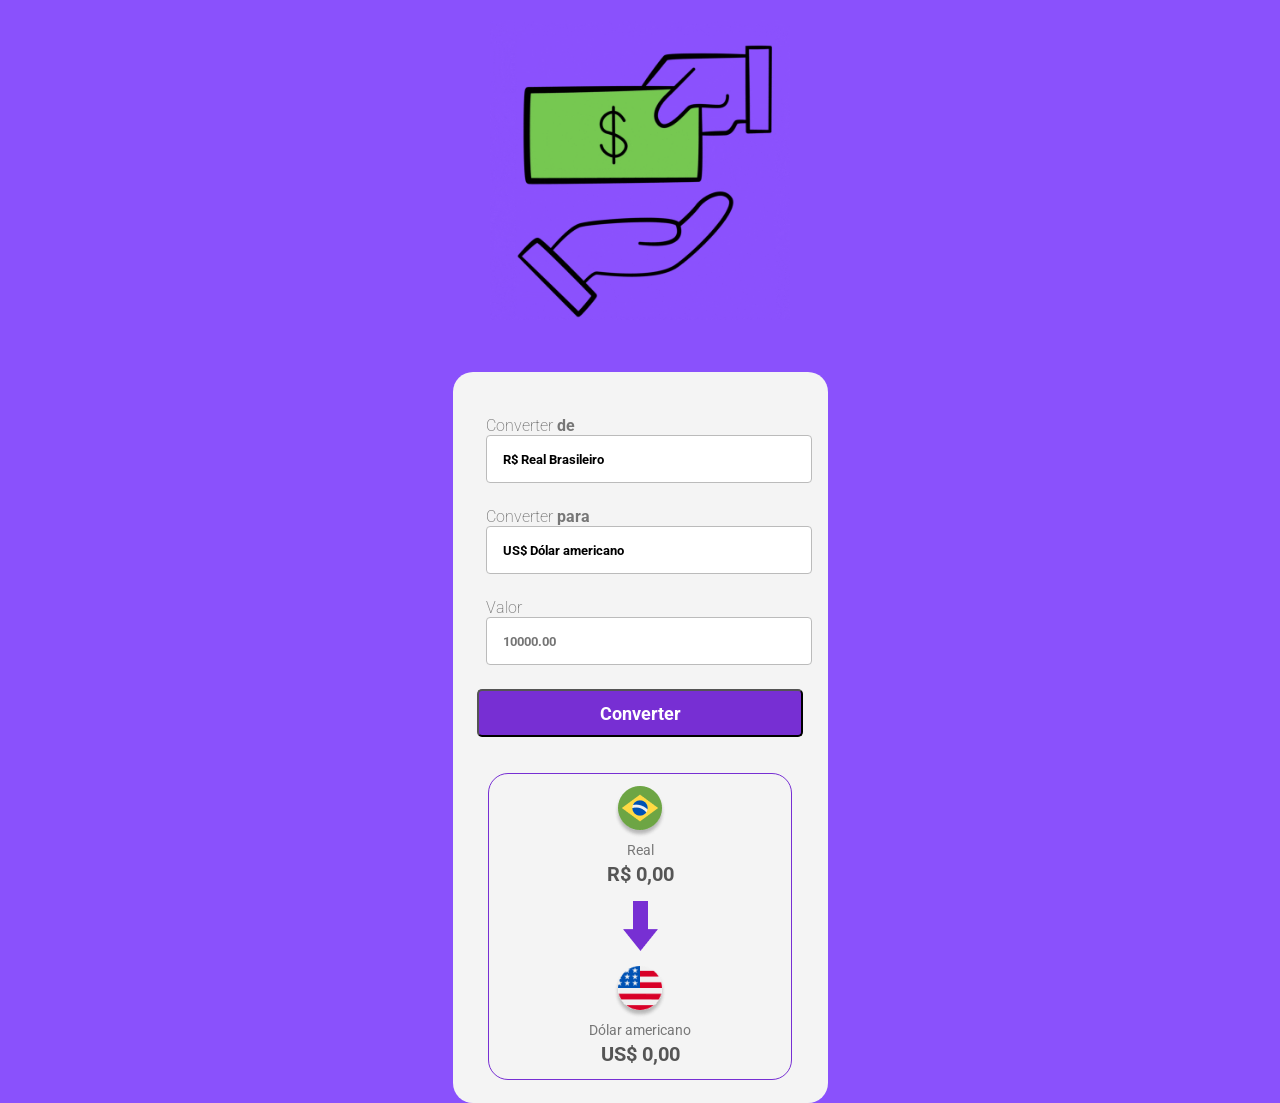
==== index.html @ ef6d1655 "Rename 19.index.html to index.html" ====
<!DOCTYPE html>
<html lang="en">

<head>
    <link rel="preconnect" href="https://fonts.googleapis.com" />
    <link rel="preconnect" href="https://fonts.gstatic.com" crossorigin />
    <link href="https://fonts.googleapis.com/css2?family=Roboto:ital,wght@0,100..900;1,100..900&display=swap"
        rel="stylesheet" />
    <link rel="stylesheet" href="19css/19.style.css" />

    <meta charset="UTF-8" />
    <meta name="viewport" content="width=device-width, initial-scale=1.0" />
    <title>Conversor de moedas</title>
</head>

<body>
    <header class="logo-conversor-de-moedas">
        <img class="app-logo" src="./19assets/logo.gif" alt="Ilustração de duas mãos trocando uma nota de dinheiro" />
    </header>
    <main>
        <label>
            Converter <b>de</b>
            <select>
                <option>R$ Real Brasileiro</option>
            </select>
        </label>

        <label>
            Converter <b>para</b>
            <select>
                <option>US$ Dólar americano</option>
                <option>€ Euro</option>
            </select>
        </label>
        <label>Valor
            <input type="number" class="input-currency" placeholder="10000.00" />
        </label>
        <button class="convert-button">Converter</button>
        <!-- <div class="resultado-box" aria-live="polite">
            <p>Cotação do dia: <strong id="cotacao-atual">Carregando...</strong></p>
            <p>Total em Reais: <span id="total-reais">R$ 0,00</span></p>
        </div> -->
        <section>
            <div class="currency-box">
                <img alt="logo-moedaAconverter" class="logo-conversor" src="./19assets/brl.png" />
                <p class="currency">Real</p>
                <p class="currency-value-to-convert">R$ 0,00</p>
            </div>
            <img class="arrow-img" src="./19assets/arrow.png" aria-hidden="true" alt="arrow" />
            <div class="currency-box">
                <img alt="logo-moedaCovertida" src="./19assets/dolar.png" />
                <p class="currency">Dólar americano</p>
                <p class="currency-value" id="resultado">US$ 0,00</p>
            </div>
        </section>
    </main>
</body>
<script type="text/javascript" src="19JS/scripts.js" defer></script>

</html>
---- 19css/19.style.css ----
* {
    margin: 0;
    padding: 0;
    box-sizing: border-box;
    font-family: "Roboto", sans-serif;
    outline: none;
}

body {
    background-color: #8A51FC;
}

.logo-conversor-de-moedas {
    display: flex;
    flex-direction: column;
    /* Organiza a imagem e o texto um abaixo do outro */
    align-items: center;
    /* Centraliza os elementos horizontalmente */
    justify-content: center;
    /* Garante o alinhamento vertical se houver altura definida */
    margin-bottom: 2rem;
    /* Cria o espaçamento perfeito entre a logo e o card branco */
}

/* Estilização da logo */
.app-logo {
    width: 300px;    /* Controla o tamanho máximo para não quebrar em telas menores (Responsividade) */
    height: auto;    /* Mantém a proporção da imagem sem distorcer */
    margin: 20px auto; /* Define margin Top e Bottom */
}

main {
    width: 375px;
    background: #f4f4f4;
    border-radius: 20px;
    margin: 0 auto;
    display: flex;
    flex-direction: column;    /* Organiza a imagem e o texto um abaixo do outro */
    align-items: center;    /* Centraliza os elementos horizontalmente */
    justify-content: center;    /* Garante o alinhamento vertical se houver altura definida */
    padding: 2.75rem 1.5rem 1.4375rem; /* Cria o espaçamento perfeito entre a logo e o card branco */
}

label {
    color: #777777;
    font-weight: 200;
    font-size: 1rem;
    padding-left: 1.125rem;
}

select, input {
    background: #ffffff;
    border: 1px solid #bbbbbb;
    border-radius: 4px;
    font-weight: 700;
    height: 3rem;
    width: 20.43rem;
    margin-bottom: 1.5rem;
    
    /* 👇 Boas práticas de acabamento profissional */
    appearance: none;          /* Remove a seta padrão do sistema (Chrome/Firefox/Edge) */
    -webkit-appearance: none;  /* Remove a seta padrão no Safari (iOS/Mac) */
    -moz-appearance: none;     /* Garante a remoção no Firefox antigo */
    
    padding-left: 1rem;        /* Afasta o texto da borda esquerda */
    padding-right: 2.5rem;     /* Garante que o texto não atropele a seta customizada que você colocar */
    cursor: pointer;           /* Muda o ponteiro do mouse para indicar que é clicável */
}

button {
    
    background: #772fd3;
    color: #ffffff;
    font-size: 1.125rem;
    font-weight: 700;
    border-radius: 5px;
    width: 20.43rem;
    height: 3rem;
    cursor: pointer;
}

button:hover {
    opacity: 0.8;
}

button:active {
    opacity: 0.6;
}

section {
    display: flex;
    flex-direction: column;
    align-items: center;
    border: 1px solid #772fd3;
    padding: 0.75rem 6.25rem 0.81rem 6.25rem;
    border-radius: 20px;
    margin-top: 2.25rem;
    
}

.arrow-img {
    margin: 0.94rem 0;
}

.currency-box {
    display: flex;
    flex-direction: column;
    align-items: center;
    border: none;
    gap: 4px;
}

.currency {
    color: #777777;
    font-size: 0.875rem;
}

.currency-value, .currency-value-to-convert {
    color: #555555;
    font-weight: 700;
    font-size: 1.25rem;
}
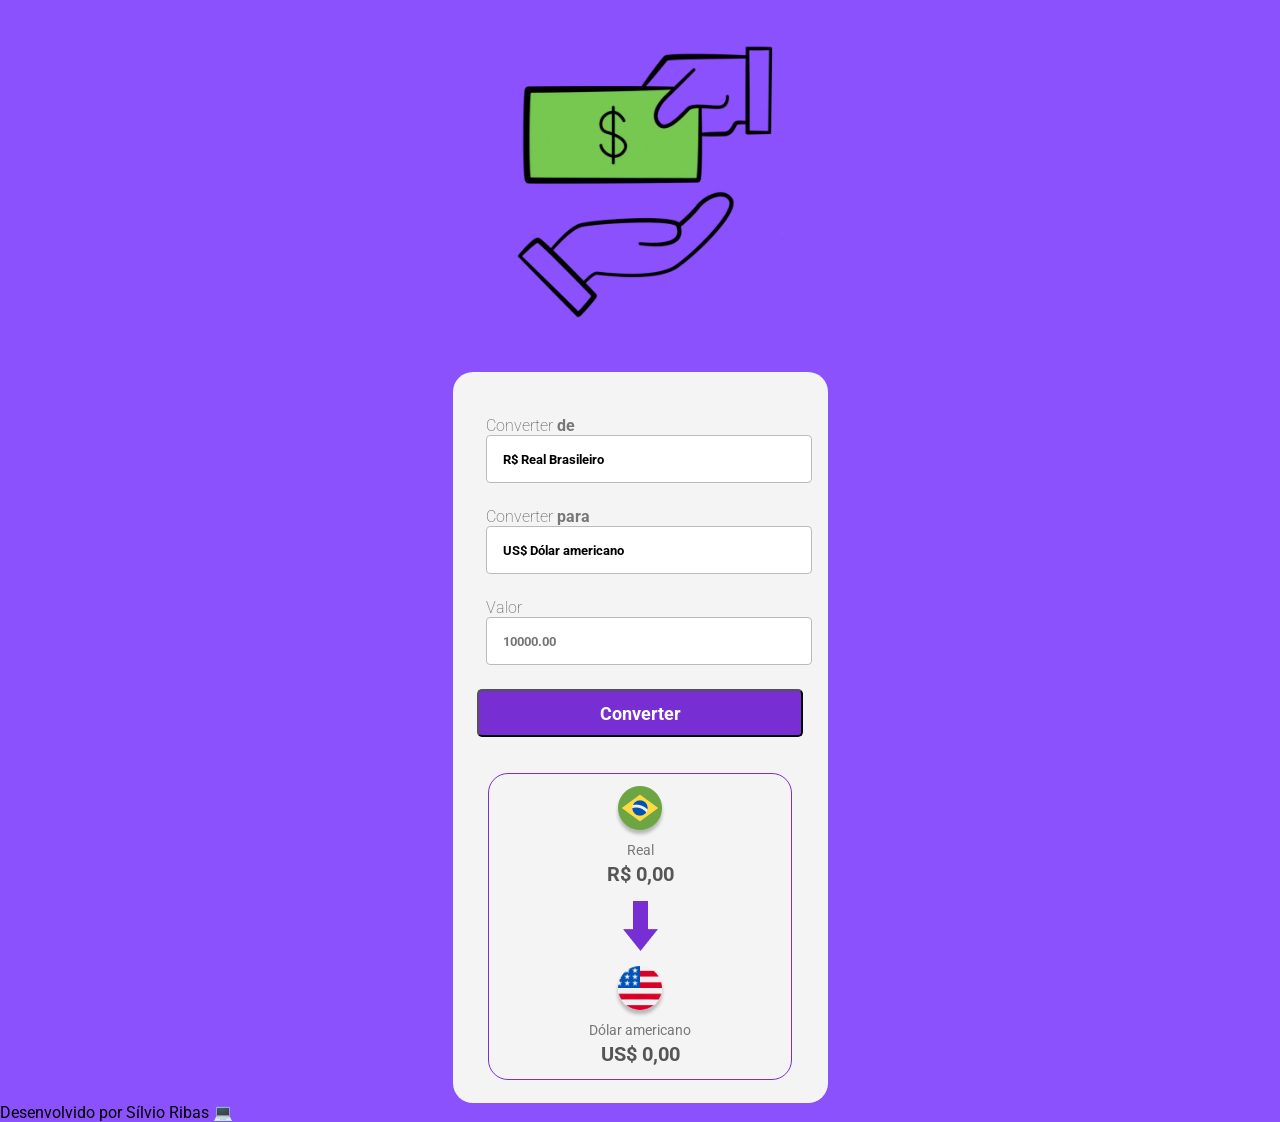
==== commit f2f22a0f: "Update index.html" ====
--- a/index.html
+++ b/index.html
@@ -1,12 +1,12 @@
 <!DOCTYPE html>
-<html lang="en">
+<html lang="pt-BR">
 
 <head>
     <link rel="preconnect" href="https://fonts.googleapis.com" />
     <link rel="preconnect" href="https://fonts.gstatic.com" crossorigin />
     <link href="https://fonts.googleapis.com/css2?family=Roboto:ital,wght@0,100..900;1,100..900&display=swap"
         rel="stylesheet" />
-    <link rel="stylesheet" href="19css/19.style.css" />
+    <link rel="stylesheet" href="./19css/19.style.css" />
 
     <meta charset="UTF-8" />
     <meta name="viewport" content="width=device-width, initial-scale=1.0" />
@@ -27,9 +27,11 @@
 
         <label>
             Converter <b>para</b>
-            <select>
-                <option>US$ Dólar americano</option>
-                <option>€ Euro</option>
+            <select class="currency-select">
+                <option value="dolar">US$ Dólar americano</option>
+                <option value="euro">€ Euro</option>
+                <option value="bitcoin">₿ Bitcoin</option>
+                <option value="libra">¥ Libra</option>
             </select>
         </label>
         <label>Valor
@@ -48,13 +50,16 @@
             </div>
             <img class="arrow-img" src="./19assets/arrow.png" aria-hidden="true" alt="arrow" />
             <div class="currency-box">
-                <img alt="logo-moedaCovertida" src="./19assets/dolar.png" />
-                <p class="currency">Dólar americano</p>
+                <img alt="logo-moedaCovertida" class="currency-img" src="./19assets/dolar.png" />
+                <p class="currency currency-card__title--small" id="currency-name">Dólar americano</p>
                 <p class="currency-value" id="resultado">US$ 0,00</p>
             </div>
         </section>
     </main>
+    <footer class="nask-footer">
+  Desenvolvido por Sílvio Ribas 💻
+</footer>
 </body>
-<script type="text/javascript" src="19JS/scripts.js" defer></script>
+<script type="text/javascript" src="./19JS/scripts.js" defer></script>
 
 </html>
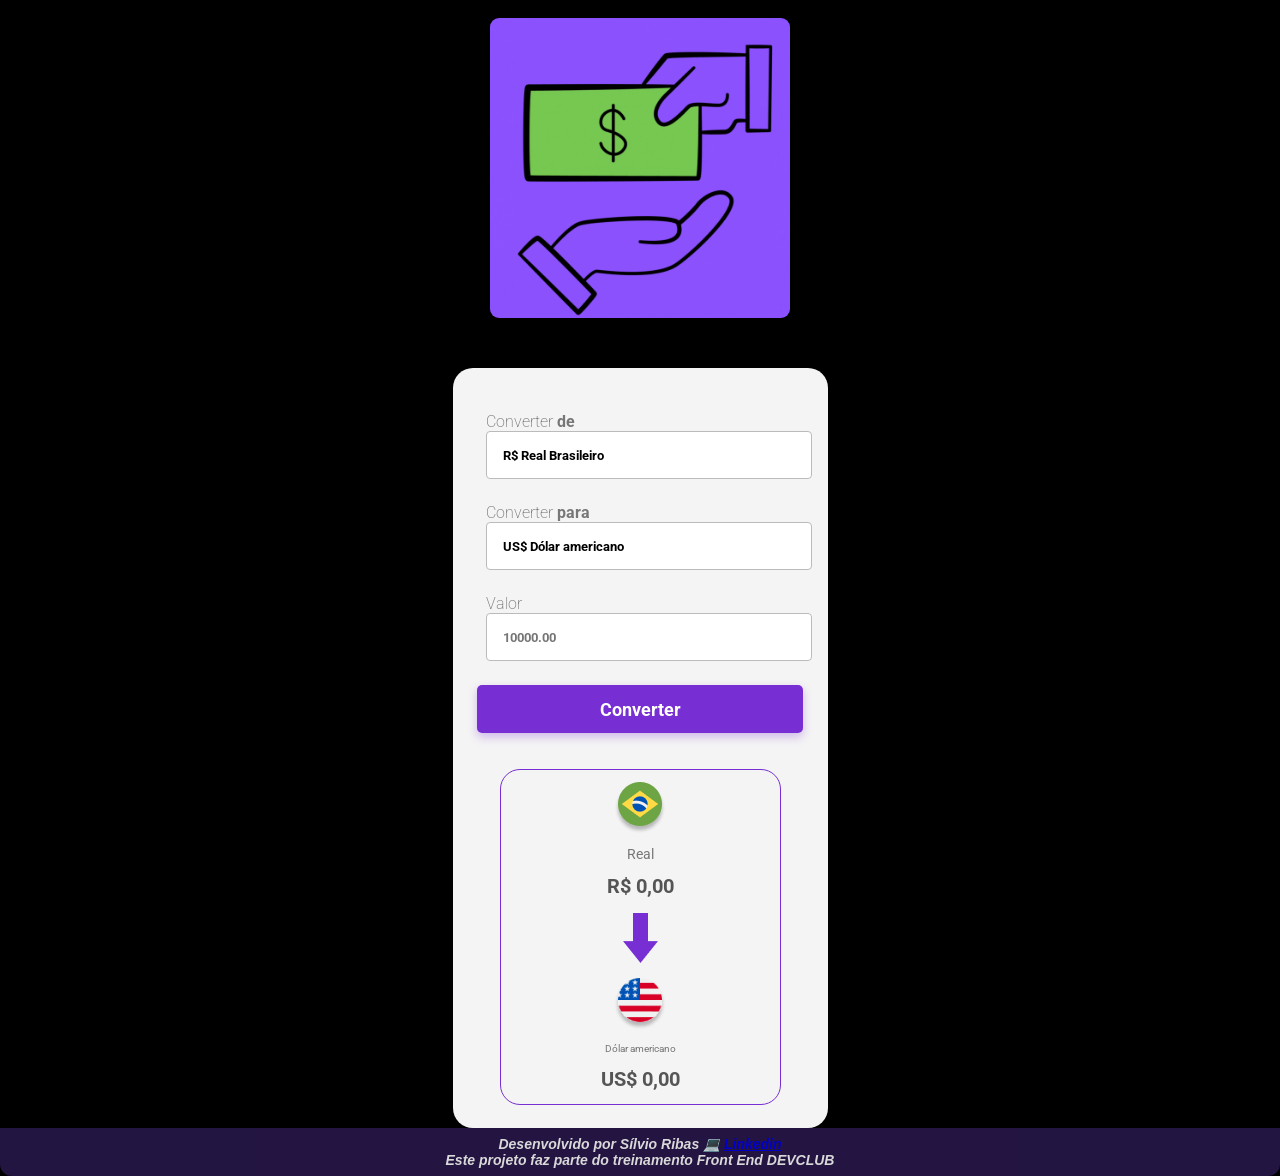
==== commit f1ebe83d: "Update index.html" ====
--- a/index.html
+++ b/index.html
@@ -1,7 +1,32 @@
 <!DOCTYPE html>
-<html lang="pt-BR">
+<html lang="en">
 
 <head>
+    <!-- SEO -->
+    <meta charset="UTF-8">
+    <meta name="viewport" content="width=device-width, initial-scale=1.0">
+    <title>Conversor de Moedas | Real para Dólar, Euro, Libra e Bitcoin</title>
+
+    <meta name="description"
+        content="Converta valores em Real (BRL) para Dólar (USD), Euro (EUR), Libra (GBP) e Bitcoin (BTC) em tempo real com taxas de câmbio atualizadas automaticamente.">
+    <meta name="robots" content="index, follow">
+    <link rel="canonical" href="https://devsilvio41.github.io/Conversor-de-moedas/">
+
+    <meta property="og:type" content="website">
+    <meta property="og:url" content="https://devsilvio41.github.io/Conversor-de-moedas/">
+    <meta property="og:title" content="Conversor de Moedas | Real para Dólar, Euro, Libra e Bitcoin">
+    <meta property="og:description"
+        content="Calcule a conversão do Real para as principais moedas do mercado e criptomoedas com cotação atualizada via API.">
+    <meta property="og:image" content="https://seu-dominio.com.br/19.conversorDeMoedas/19assets/og-image.png">
+
+    <meta name="twitter:card" content="summary_large_image">
+    <meta name="twitter:url" content="https://devsilvio41.github.io/Conversor-de-moedas/">
+    <meta name="twitter:title" content="Conversor de Moedas | Real para Dólar, Euro, Libra e Bitcoin">
+    <meta name="twitter:description"
+        content="Calcule a conversão do Real para as principais moedas do mercado e criptomoedas com cotação atualizada via API.">
+    <meta name="twitter:image" content="https://devsilvio41.github.io/Conversor-de-moedas/19assets/og-image.png">
+    <!-- FIM SEO -->
+
     <link rel="preconnect" href="https://fonts.googleapis.com" />
     <link rel="preconnect" href="https://fonts.gstatic.com" crossorigin />
     <link href="https://fonts.googleapis.com/css2?family=Roboto:ital,wght@0,100..900;1,100..900&display=swap"
@@ -10,7 +35,6 @@
 
     <meta charset="UTF-8" />
     <meta name="viewport" content="width=device-width, initial-scale=1.0" />
-    <title>Conversor de moedas</title>
 </head>
 
 <body>
@@ -18,6 +42,7 @@
         <img class="app-logo" src="./19assets/logo.gif" alt="Ilustração de duas mãos trocando uma nota de dinheiro" />
     </header>
     <main>
+        <p></p>
         <label>
             Converter <b>de</b>
             <select>
@@ -38,10 +63,13 @@
             <input type="number" class="input-currency" placeholder="10000.00" />
         </label>
         <button class="convert-button">Converter</button>
+
+        <!-- Para um futuro próximo adicionar valor da cotação em tempo real -->
         <!-- <div class="resultado-box" aria-live="polite">
             <p>Cotação do dia: <strong id="cotacao-atual">Carregando...</strong></p>
             <p>Total em Reais: <span id="total-reais">R$ 0,00</span></p>
         </div> -->
+
         <section>
             <div class="currency-box">
                 <img alt="logo-moedaAconverter" class="logo-conversor" src="./19assets/brl.png" />
@@ -57,8 +85,10 @@
         </section>
     </main>
     <footer class="nask-footer">
-  Desenvolvido por Sílvio Ribas 💻
-</footer>
+        <p>Desenvolvido por Sílvio Ribas 💻 <a href="https://www.linkedin.com/in/silvioribas/" class="link-footer"
+                target="_blank"><b>Linkedin</b></a></p>
+                <p class="devclub">Este projeto faz parte do treinamento Front End <b>DEVCLUB</b></p>
+    </footer>
 </body>
 <script type="text/javascript" src="./19JS/scripts.js" defer></script>
 
--- a/19css/19.style.css
+++ b/19css/19.style.css
@@ -7,7 +7,20 @@
 }
 
 body {
-    background-color: #8A51FC;
+    background-color: #000000;
+}
+
+/* 1. Definição das Variáveis Globais */
+:root {
+  /* Aqui você define o valor que a variável vai carregar */
+  --text-base: 0.875rem;       /* Tamanho padrão (ex: Real) */
+  --text-small: 0.65rem;      /* Tamanho menor para o Dólar Americano */
+  --shadow-button: 0px 4px 10px rgba(119, 47, 211, 0.3);
+  --shadow-button-hover: 0 6px 12px rgba(0, 0, 0, 0.25);
+  --shadow-image: 0px 4px 8px rgba(0, 0, 0, 0.2);
+  
+  --color-primary: #0070f3;
+  --color-white: #ffffff;
 }
 
 .logo-conversor-de-moedas {
@@ -26,7 +39,8 @@
 .app-logo {
     width: 300px;    /* Controla o tamanho máximo para não quebrar em telas menores (Responsividade) */
     height: auto;    /* Mantém a proporção da imagem sem distorcer */
-    margin: 20px auto; /* Define margin Top e Bottom */
+    margin: 18px auto; /* Define margin Top e Bottom */
+    border-radius: 9px; /* Adiciona curva na quina da imagem */
 }
 
 main {
@@ -67,8 +81,8 @@
     cursor: pointer;           /* Muda o ponteiro do mouse para indicar que é clicável */
 }
 
-button {
-    
+ button {
+    border: none;
     background: #772fd3;
     color: #ffffff;
     font-size: 1.125rem;
@@ -77,7 +91,10 @@
     width: 20.43rem;
     height: 3rem;
     cursor: pointer;
-}
+
+    /* Aqui o navegador vai ler o valor que colocamos lá no :root */
+    box-shadow: var(--shadow-button);
+ }
 
 button:hover {
     opacity: 0.8;
@@ -113,10 +130,36 @@
 .currency {
     color: #777777;
     font-size: 0.875rem;
+    margin: 0.5rem 0;
+    transition: font-size 0.2s ease-in-out; /* Transição suave */
+}
+
+.currency-card__title--small {
+  font-size: var(--text-small);
 }
 
 .currency-value, .currency-value-to-convert {
     color: #555555;
     font-weight: 700;
     font-size: 1.25rem;
+}
+
+.nask-footer {
+    transition: opacity 0.3s ease-in-out;
+    background: rgba(139, 82, 253, 0.3);
+    color: #ffffff;
+    padding: 8px;
+    text-align: center;
+    font-size: 14px;
+    color: #ffffff;
+    font-style: italic;
+    font-weight: bold;
+    border-radius: 0 0 12px 12px;
+    opacity: 0.85;
+}
+
+@media screen and (max-width: 600px) {
+    .app-logo {
+        display: none;
+    }
 }
